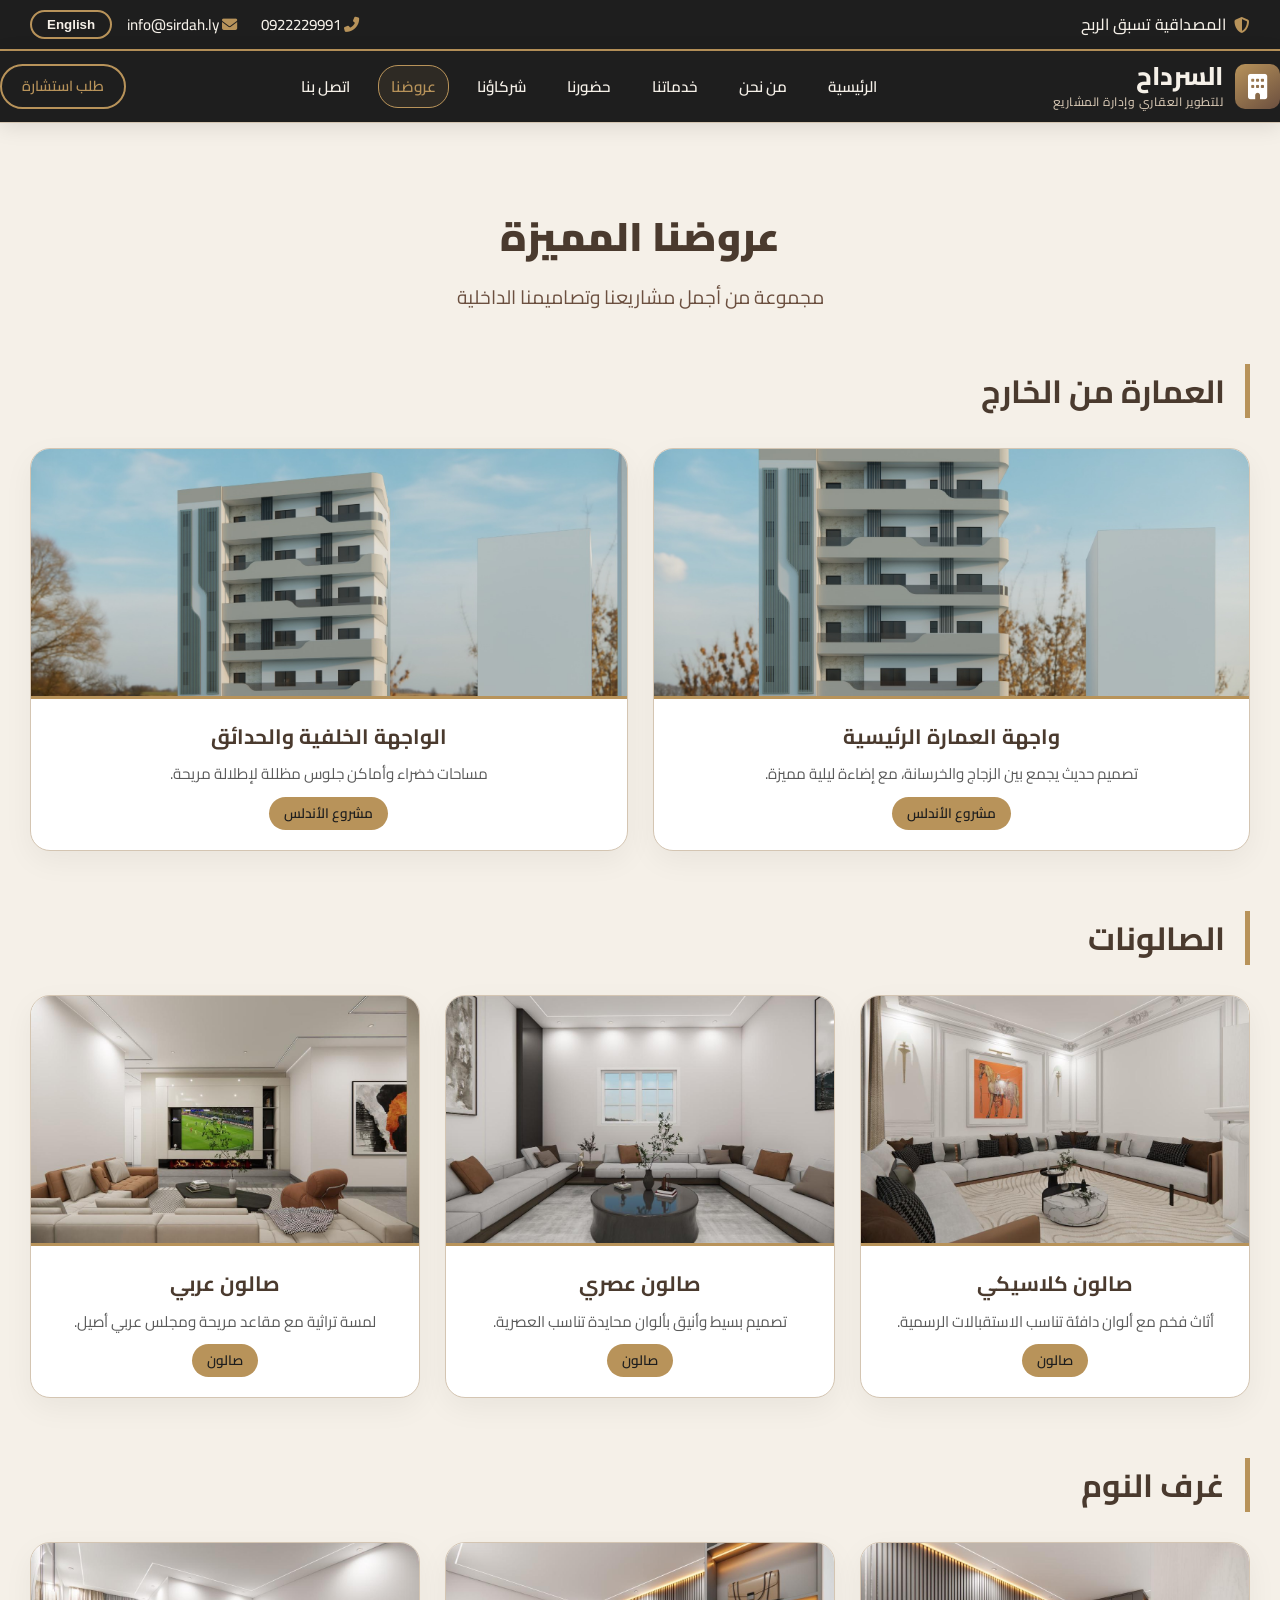
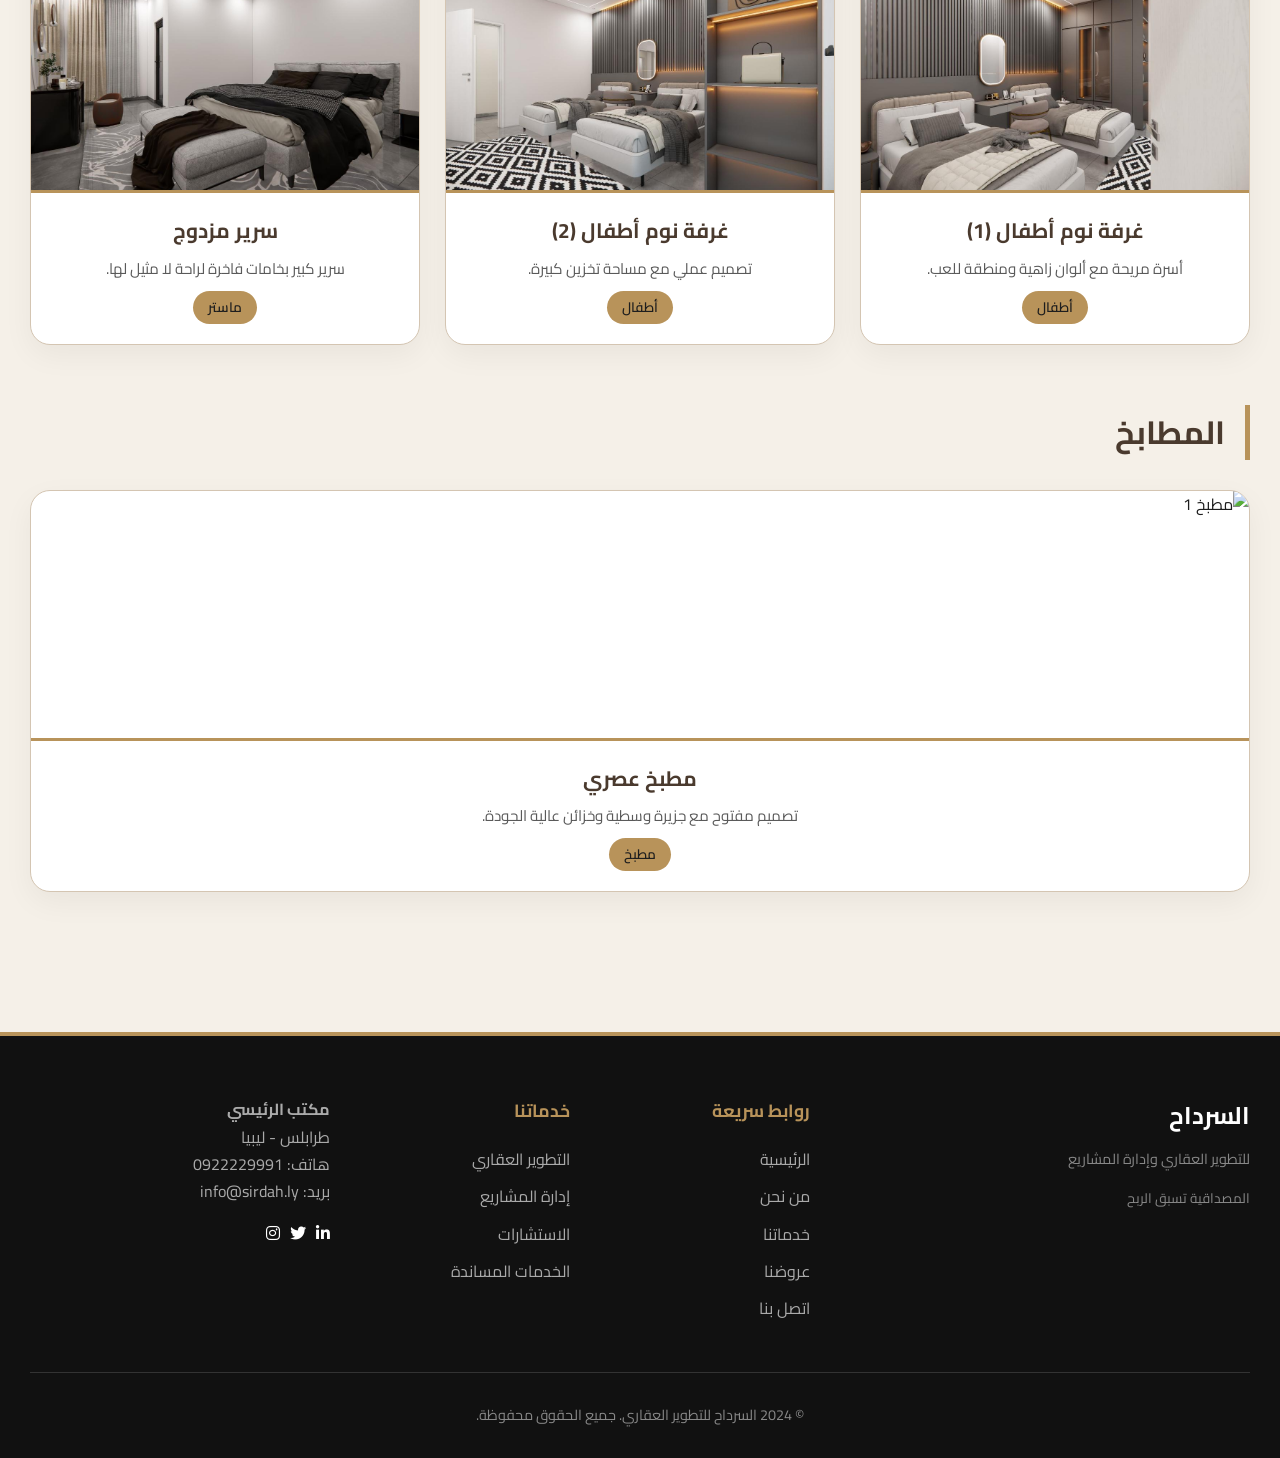
==== offers.html @ 4397d6df "Add files via upload" ====
<!DOCTYPE html>
<html lang="ar" dir="rtl">
<head>
    <meta charset="UTF-8">
    <meta name="viewport" content="width=device-width, initial-scale=1.0">
    <title>السرداح | عروضنا</title>
    <!-- ربط ملف CSS الرئيسي -->
    <link rel="stylesheet" href="style.css">
    <!-- ربط Font Awesome للأيقونات -->
    <link rel="stylesheet" href="https://cdnjs.cloudflare.com/ajax/libs/font-awesome/6.4.0/css/all.min.css">
    <!-- Google Fonts -->
    <link href="https://fonts.googleapis.com/css2?family=Cairo:wght@300;400;500;600;700;800;900&display=swap" rel="stylesheet">
    <style>
        /* تنسيقات إضافية خاصة بصفحة العروض */
        .offers-gallery-page {
            padding: 80px 0;
            background: var(--beige-soft);
        }

        .page-title {
            text-align: center;
            font-size: 2.5rem;
            color: var(--brown-deep);
            margin-bottom: 10px;
            font-weight: 900;
        }

        .page-subtitle {
            text-align: center;
            color: var(--brown-strong);
            font-size: 1.2rem;
            margin-bottom: 50px;
        }

        .gallery-section {
            margin-bottom: 60px;
        }

        .gallery-section h2 {
            font-size: 2rem;
            color: var(--brown-deep);
            border-right: 5px solid var(--gold-accent);
            padding-right: 20px;
            margin-bottom: 30px;
        }

        .gallery-grid {
            display: grid;
            grid-template-columns: repeat(auto-fit, minmax(300px, 1fr));
            gap: 25px;
        }

        .gallery-card {
            background: white;
            border-radius: 20px;
            overflow: hidden;
            box-shadow: var(--shadow-card);
            transition: var(--transition);
            border: 1px solid var(--beige-dark);
        }

        .gallery-card:hover {
            transform: translateY(-10px);
            border-color: var(--gold-accent);
            box-shadow: var(--shadow-heavy);
        }

        .gallery-card img {
            width: 100%;
            height: 250px;
            object-fit: cover;
            display: block;
            border-bottom: 3px solid var(--gold-accent);
        }

        .gallery-card .card-content {
            padding: 20px;
            text-align: center;
        }

        .gallery-card h3 {
            color: var(--brown-deep);
            font-size: 1.3rem;
            margin-bottom: 8px;
        }

        .gallery-card p {
            color: #5a5a5a;
            font-size: 0.95rem;
            line-height: 1.6;
        }

        .gallery-card .badge {
            display: inline-block;
            background: var(--gold-accent);
            color: var(--black-rich);
            padding: 5px 15px;
            border-radius: 30px;
            font-weight: 600;
            margin-top: 10px;
            font-size: 0.85rem;
        }

        @media (max-width: 600px) {
            .gallery-grid {
                grid-template-columns: 1fr;
            }
        }
    </style>
</head>
<body>
    <!-- الشريط العلوي (انسخه من index.html) -->
    <div class="top-bar">
        <div class="container">
            <span><i class="fas fa-shield-alt"></i> المصداقية تسبق الربح</span>
            <div style="display: flex; align-items: center;">
                <div class="top-bar-links">
                    <a href="tel:0922229991"><i class="fas fa-phone-alt"></i> 0922229991</a>
                    <a href="mailto:info@sirdah.ly"><i class="fas fa-envelope"></i> info@sirdah.ly</a>
                </div>
                <button class="lang-switcher" onclick="toggleLanguage()">English</button>
            </div>
        </div>
    </div>

    <!-- الهيدر (انسخه من index.html) -->
    <header class="main-header">
        <div class="container header-container">
            <div class="logo">
                <div class="logo-icon">
                    <i class="fas fa-building"></i>
                </div>
                <div class="logo-text">
                    <h1>السرداح</h1>
                    <p>للتطوير العقاري وإدارة المشاريع</p>
                </div>
            </div>
            <nav class="main-nav">
                <ul>
                    <li><a href="index.html#home">الرئيسية</a></li>
                    <li><a href="index.html#about">من نحن</a></li>
                    <li><a href="index.html#services">خدماتنا</a></li>
                    <li><a href="index.html#presence">حضورنا</a></li>
                    <li><a href="index.html#partners">شركاؤنا</a></li>
                    <li><a href="offers.html" class="active">عروضنا</a></li>
                    <li><a href="index.html#contact">اتصل بنا</a></li>
                </ul>
            </nav>
            <a href="index.html#contact" class="contact-header-btn">طلب استشارة</a>
            <button class="menu-toggle"><i class="fas fa-bars"></i></button>
        </div>
    </header>

    <!-- محتوى صفحة العروض -->
    <section class="offers-gallery-page">
        <div class="container">
            <h1 class="page-title">عروضنا المميزة</h1>
            <p class="page-subtitle">مجموعة من أجمل مشاريعنا وتصاميمنا الداخلية</p>

            <!-- قسم العمارة من الخارج -->
            <div class="gallery-section">
                <h2>العمارة من الخارج</h2>
                <div class="gallery-grid">
                    <div class="gallery-card">
                        <img src="images/offer-apartment-1.jpg" alt="عمارة خارجية 1">
                        <div class="card-content">
                            <h3>واجهة العمارة الرئيسية</h3>
                            <p>تصميم حديث يجمع بين الزجاج والخرسانة، مع إضاءة ليلية مميزة.</p>
                            <span class="badge">مشروع الأندلس</span>
                        </div>
                    </div>
                    <div class="gallery-card">
                        <img src="images/offer-apartment-2.jpg" alt="عمارة خارجية 2">
                        <div class="card-content">
                            <h3>الواجهة الخلفية والحدائق</h3>
                            <p>مساحات خضراء وأماكن جلوس مظللة لإطلالة مريحة.</p>
                            <span class="badge">مشروع الأندلس</span>
                        </div>
                    </div>
                </div>
            </div>

            <!-- قسم الصالونات -->
            <div class="gallery-section">
                <h2>الصالونات</h2>
                <div class="gallery-grid">
                    <div class="gallery-card">
                        <img src="images/salon1.jpeg" alt="صالون 1">
                        <div class="card-content">
                            <h3>صالون كلاسيكي</h3>
                            <p>أثاث فخم مع ألوان دافئة تناسب الاستقبالات الرسمية.</p>
                            <span class="badge">صالون</span>
                        </div>
                    </div>
                    <div class="gallery-card">
                        <img src="images/salon2.jpeg" alt="صالون 2">
                        <div class="card-content">
                            <h3>صالون عصري</h3>
                            <p>تصميم بسيط وأنيق بألوان محايدة تناسب العصرية.</p>
                            <span class="badge">صالون</span>
                        </div>
                    </div>
                    <div class="gallery-card">
                        <img src="images/salon3.jpeg" alt="صالون 3">
                        <div class="card-content">
                            <h3>صالون عربي</h3>
                            <p>لمسة تراثية مع مقاعد مريحة ومجلس عربي أصيل.</p>
                            <span class="badge">صالون</span>
                        </div>
                    </div>
                </div>
            </div>

            <!-- قسم غرف النوم -->
            <div class="gallery-section">
                <h2>غرف النوم</h2>
                <div class="gallery-grid">
                    <div class="gallery-card">
                        <img src="images/srer1.jpeg" alt="غرفة نوم 1">
                        <div class="card-content">
                            <h3>غرفة نوم أطفال (1)</h3>
                            <p>أسرة مريحة مع ألوان زاهية ومنطقة للعب.</p>
                            <span class="badge">أطفال</span>
                        </div>
                    </div>
                    <div class="gallery-card">
                        <img src="images/srer3.jpeg" alt="غرفة نوم 3">
                        <div class="card-content">
                            <h3>غرفة نوم أطفال (2)</h3>
                            <p>تصميم عملي مع مساحة تخزين كبيرة.</p>
                            <span class="badge">أطفال</span>
                        </div>
                    </div>
                    <div class="gallery-card">
                        <img src="images/srer4.jpeg" alt="سرير دار نوم">
                        <div class="card-content">
                            <h3>سرير مزدوج</h3>
                            <p>سرير كبير بخامات فاخرة لراحة لا مثيل لها.</p>
                            <span class="badge">ماستر</span>
                        </div>
                    </div>
                </div>
            </div>

            <!-- قسم المطبخ -->
            <div class="gallery-section">
                <h2>المطابخ</h2>
                <div class="gallery-grid" style="grid-template-columns: repeat(auto-fit, minmax(300px, 1fr));">
                    <div class="gallery-card">
                        <img src="images/kitchen1.jpeg" alt="مطبخ 1">
                        <div class="card-content">
                            <h3>مطبخ عصري</h3>
                            <p>تصميم مفتوح مع جزيرة وسطية وخزائن عالية الجودة.</p>
                            <span class="badge">مطبخ</span>
                        </div>
                    </div>
                </div>
            </div>
        </div>
    </section>

    <!-- الفوتر (انسخه من index.html) -->
    <footer class="main-footer">
        <div class="container">
            <div class="footer-content">
                <div class="footer-logo">
                    <h3>السرداح</h3>
                    <p>للتطوير العقاري وإدارة المشاريع</p>
                    <p style="margin-top: 15px; font-size: 0.85rem;">المصداقية تسبق الربح</p>
                </div>
                <div class="footer-links">
                    <h4>روابط سريعة</h4>
                    <ul>
                        <li><a href="index.html#home">الرئيسية</a></li>
                        <li><a href="index.html#about">من نحن</a></li>
                        <li><a href="index.html#services">خدماتنا</a></li>
                        <li><a href="offers.html">عروضنا</a></li>
                        <li><a href="index.html#contact">اتصل بنا</a></li>
                    </ul>
                </div>
                <div class="footer-links">
                    <h4>خدماتنا</h4>
                    <ul>
                        <li><a href="#">التطوير العقاري</a></li>
                        <li><a href="#">إدارة المشاريع</a></li>
                        <li><a href="#">الاستشارات</a></li>
                        <li><a href="#">الخدمات المساندة</a></li>
                    </ul>
                </div>
                <div class="footer-contact">
                    <h4>مكتب الرئيسي</h4>
                    <p>طرابلس - ليبيا</p>
                    <p>هاتف: 0922229991</p>
                    <p>بريد: info@sirdah.ly</p>
                    <div style="display: flex; gap: 10px; margin-top: 15px;">
                        <a href="#" class="social-link" style="color: white;"><i class="fab fa-linkedin-in"></i></a>
                        <a href="#" class="social-link" style="color: white;"><i class="fab fa-twitter"></i></a>
                        <a href="#" class="social-link" style="color: white;"><i class="fab fa-instagram"></i></a>
                    </div>
                </div>
            </div>
            <div class="footer-bottom">
                <p>© 2024 السرداح للتطوير العقاري. جميع الحقوق محفوظة.</p>
            </div>
        </div>
    </footer>

    <script>
        let currentLang = 'ar';
        function toggleLanguage() {
            currentLang = currentLang === 'ar' ? 'en' : 'ar';
            document.documentElement.lang = currentLang;
            document.documentElement.dir = currentLang === 'ar' ? 'rtl' : 'ltr';
            const btn = document.querySelector('.lang-switcher');
            btn.textContent = currentLang === 'ar' ? 'English' : 'العربية';
            alert('Language switched to ' + (currentLang === 'ar' ? 'Arabic' : 'English') + ' (Demo)');
        }

        // Mobile menu toggle
        document.querySelector('.menu-toggle').addEventListener('click', function() {
            const menu = document.querySelector('.main-nav ul');
            menu.classList.toggle('show');
        });
    </script>
</body>
</html>
---- style.css ----
/* ====================================================================
   السرداح – هوية معمارية فاخرة (نسخة منقحة)
   الألوان: بيج ناعم، بني ترابي، أسود أنيق + لمسات ذهبية 
   ==================================================================== */

:root {
    --beige-soft: #F5F0E8;       /* بيج ناعم - للخلفيات */
    --beige-dark: #D4C5B2;       /* بيج غامق - للحدود */
    --brown-strong: #6B4F3F;      /* بني غني */
    --brown-deep: #4A3A2E;        /* بني داكن */
    --black-rich: #1E1E1E;        
    --gold-accent: #B8935A;        /* ذهبي هادئ */
    --off-white: #FFFFFF;          
    
    /* الظلال */
    --shadow-card: 0 10px 30px rgba(0,0,0,0.05);
    --shadow-heavy: 0 20px 40px rgba(0,0,0,0.08);
}

* {
    margin: 0;
    padding: 0;
    box-sizing: border-box;
}

html {
    scroll-behavior: smooth;
    scroll-padding-top: 100px;
}

body {
    font-family: 'Cairo', sans-serif;
    background-color: var(--off-white);
    color: var(--black-rich);
    line-height: 1.7;
    overflow-x: hidden;
}

.container {
    max-width: 1280px;
    margin: 0 auto;
    padding: 0 30px;
}

/* ===== Language Switcher ===== */
.lang-switcher {
    background: transparent;
    border: 2px solid var(--gold-accent);
    color: var(--beige-soft);
    padding: 5px 15px;
    border-radius: 30px;
    cursor: pointer;
    font-weight: 600;
    margin-right: 15px;
    transition: 0.3s;
}
.lang-switcher:hover {
    background: var(--gold-accent);
    color: var(--black-rich);
}

/* =====  شريط العلوي ===== */
.top-bar {
    background: var(--black-rich);
    color: var(--beige-soft);
    padding: 10px 0;
    border-bottom: 2px solid var(--gold-accent);
}

.top-bar .container {
    display: flex;
    justify-content: space-between;
    align-items: center;
    flex-wrap: wrap;
    gap: 10px;
}

.top-bar span {
    display: flex;
    align-items: center;
    gap: 8px;
    font-weight: 500;
    color: var(--beige-soft);
}

.top-bar i {
    color: var(--gold-accent);
}

.top-bar-links a {
    color: var(--beige-soft);
    margin-right: 20px;
    text-decoration: none;
    font-weight: 500;
    transition: 0.3s;
    font-size: 0.95rem;
}

.top-bar-links a:hover {
    color: var(--gold-accent);
}

/* =====  الهيدر ===== */
.main-header {
    background: var(--black-rich);
    position: sticky;
    top: 0;
    z-index: 1000;
    border-bottom: 1px solid var(--beige-dark);
    box-shadow: 0 4px 20px rgba(0,0,0,0.1);
}

.header-container {
    display: flex;
    align-items: center;
    justify-content: space-between;
    padding: 10px 0;
}

.logo {
    display: flex;
    align-items: center;
    gap: 12px;
}

.logo-icon {
    width: 45px;
    height: 45px;
    background: linear-gradient(145deg, var(--gold-accent), var(--brown-strong));
    border-radius: 10px;
    display: flex;
    align-items: center;
    justify-content: center;
    color: white;
    font-size: 1.6rem;
}

.logo-text h1 {
    font-size: 1.6rem;
    color: var(--beige-soft);
    font-weight: 800;
    margin-bottom: 0;
    line-height: 1.2;
}

.logo-text p {
    font-size: 0.75rem;
    color: var(--beige-dark);
    font-weight: 500;
    letter-spacing: 0.5px;
}

.main-nav ul {
    display: flex;
    gap: 15px;
    list-style: none;
}

.main-nav a {
    color: var(--beige-soft);
    text-decoration: none;
    font-weight: 600;
    font-size: 0.95rem;
    padding: 6px 12px;
    border-radius: 20px;
    transition: 0.3s;
    border: 1px solid transparent;
}

.main-nav a:hover,
.main-nav a.active {
    background: rgba(184,147,90,0.1);
    border-color: var(--gold-accent);
    color: var(--gold-accent);
}

.contact-header-btn {
    background: transparent;
    border: 2px solid var(--gold-accent);
    color: var(--gold-accent);
    padding: 8px 20px;
    border-radius: 30px;
    text-decoration: none;
    font-weight: 600;
    font-size: 0.9rem;
    transition: 0.3s;
}
.contact-header-btn:hover {
    background: var(--gold-accent);
    color: var(--black-rich);
}

.menu-toggle {
    display: none;
    background: none;
    border: none;
    font-size: 1.8rem;
    color: var(--gold-accent);
}

/* =====  HERO SECTION ===== */
.hero-section {
    background: linear-gradient(120deg, #2c2c2c 0%, #3a3a3a 50%, #6b4f3f 100%);
    position: relative;
    padding: 100px 0 80px;
    overflow: hidden;
}

.hero-section::after {
    content: "AL-SIRDAH";
    position: absolute;
    bottom: -10px;
    left: 20px;
    font-size: 8rem;
    font-weight: 900;
    color: rgba(245,240,232,0.02);
    letter-spacing: 10px;
    white-space: nowrap;
}

.hero-content {
    display: grid;
    grid-template-columns: 1.2fr 0.8fr;
    gap: 50px;
    align-items: center;
    position: relative;
    z-index: 5;
}

.hero-text {
    color: white;
}

.hero-badge {
    background: rgba(0,0,0,0.3);
    color: var(--gold-accent);
    padding: 6px 20px;
    border-radius: 30px;
    font-weight: 600;
    display: inline-block;
    margin-bottom: 20px;
    border: 1px solid var(--gold-accent);
    font-size: 0.9rem;
}

.hero-title {
    font-size: 3rem;
    font-weight: 800;
    line-height: 1.2;
    margin-bottom: 20px;
}

.hero-title .highlight {
    color: var(--gold-accent);
    display: block;
    font-size: 2rem;
    font-weight: 400;
    margin-top: 5px;
}

.hero-description {
    font-size: 1.1rem;
    margin-bottom: 30px;
    opacity: 0.9;
    color: #f0f0f0;
    max-width: 90%;
}

.hero-stats {
    display: grid;
    grid-template-columns: repeat(3, 1fr);
    gap: 20px;
    margin-bottom: 30px;
}

.stat {
    text-align: center;
}

.stat-number {
    display: block;
    font-size: 1.8rem;
    font-weight: 800;
    color: var(--gold-accent);
}

.stat-text {
    color: #e0e0e0;
    font-weight: 500;
    font-size: 0.9rem;
}

.hero-image {
    position: relative;
}

.image-frame {
    border-radius: 20px;
    overflow: hidden;
    box-shadow: 0 20px 40px rgba(0,0,0,0.3);
}

.image-frame img {
    width: 100%;
    height: 400px;
    object-fit: cover;
    display: block;
}

/* =====  ABOUT SECTION ===== */
.about-section {
    background: var(--beige-soft);
    padding: 80px 0;
}

.section-header {
    text-align: center;
    margin-bottom: 50px;
}

.section-title {
    font-size: 2.2rem;
    color: var(--brown-deep);
    font-weight: 800;
    margin-bottom: 10px;
}

.section-title::after {
    content: '';
    display: block;
    width: 60px;
    height: 3px;
    background: var(--gold-accent);
    margin: 15px auto 0;
}

.section-subtitle {
    color: var(--brown-strong);
    font-size: 1.1rem;
    font-weight: 500;
}

.about-content {
    display: grid;
    grid-template-columns: 1fr 1fr;
    gap: 50px;
    align-items: center;
}

.about-text {
    background: white;
    padding: 40px;
    border-radius: 30px;
    box-shadow: var(--shadow-card);
}

.about-text h3 {
    color: var(--brown-deep);
    font-size: 1.8rem;
    margin-bottom: 20px;
}

.about-text p {
    color: #4a4a4a;
    margin-bottom: 25px;
    font-size: 1rem;
    line-height: 1.8;
}

.vision-mission {
    display: grid;
    grid-template-columns: 1fr 1fr;
    gap: 20px;
    margin: 30px 0;
}

.vision-box, .mission-box {
    padding: 20px;
    background: var(--beige-soft);
    border-radius: 20px;
    border-right: 3px solid var(--gold-accent);
}

.vision-box h4, .mission-box h4 {
    color: var(--brown-deep);
    font-size: 1.2rem;
    margin-bottom: 10px;
    display: flex;
    align-items: center;
    gap: 8px;
}

.about-image {
    border-radius: 30px;
    overflow: hidden;
    box-shadow: var(--shadow-heavy);
}

.about-image img {
    width: 100%;
    height: 500px;
    object-fit: cover;
    display: block;
}

/* =====  SERVICES SECTION ===== */
.services-section {
    background: white;
    padding: 80px 0;
}

.services-grid {
    display: grid;
    grid-template-columns: repeat(4, 1fr);
    gap: 25px;
    margin-top: 40px;
}

.service-card {
    background: var(--beige-soft);
    padding: 30px 20px;
    border-radius: 20px;
    text-align: center;
    transition: 0.3s;
    border: 1px solid var(--beige-dark);
}

.service-card:hover {
    transform: translateY(-5px);
    border-color: var(--gold-accent);
    box-shadow: var(--shadow-card);
}

.service-icon {
    width: 70px;
    height: 70px;
    background: white;
    border-radius: 50%;
    display: flex;
    align-items: center;
    justify-content: center;
    margin: 0 auto 20px;
    color: var(--gold-accent);
    font-size: 1.8rem;
    border: 2px solid var(--beige-dark);
}

.service-card h3 {
    color: var(--brown-deep);
    font-size: 1.3rem;
    margin-bottom: 15px;
}

.service-card p {
    color: #5a5a5a;
    font-size: 0.9rem;
}

/* =====  PRESENCE SECTION ===== */
.presence-section {
    background: var(--brown-deep);
    color: white;
    padding: 80px 0;
}

.presence-section .section-title,
.presence-section .section-subtitle {
    color: white;
}

.presence-content {
    display: grid;
    grid-template-columns: 1.5fr 1fr;
    gap: 50px;
    align-items: center;
}

.presence-stats {
    display: grid;
    grid-template-columns: repeat(2, 1fr);
    gap: 30px;
    margin-top: 30px;
}

.presence-stat {
    text-align: center;
    padding: 30px;
    background: rgba(255,255,255,0.1);
    border-radius: 20px;
    backdrop-filter: blur(5px);
}

.presence-stat .number {
    font-size: 2.5rem;
    font-weight: 800;
    color: var(--gold-accent);
    display: block;
}

.presence-map {
    border-radius: 30px;
    overflow: hidden;
    box-shadow: 0 20px 40px rgba(0,0,0,0.3);
}

/* =====  PARTNERS SECTION ==================================================================================== */
.partners-section {
    background: var(--beige-soft);
    padding: 80px 0;
}

.partners-grid {
    display: grid;
    grid-template-columns: repeat(4, 1fr);
    gap: 25px;
    margin-top: 40px;
}

.partner-card {
    background: white;
    padding: 30px 20px;
    border-radius: 20px;
    text-align: center;
    border: 1px solid var(--beige-dark);
    transition: 0.3s;
}

.partner-card:hover {
    border-color: var(--gold-accent);
    transform: translateY(-3px);
}

.partner-logo {
    width: 80px;
    height: 80px;
    background: var(--beige-soft);
    border-radius: 50%;
    display: flex;
    align-items: center;
    justify-content: center;
    margin: 0 auto 15px;
    font-size: 2rem;
    color: var(--brown-strong);
}

.partner-card h4 {
    color: var(--brown-deep);
    font-size: 1.1rem;
    margin-bottom: 5px;
}

.partner-card p {
    color: #666;
    font-size: 0.85rem;
}


/* =====  عروضنا (Offers Section) ===== */
.offers-section {
    background: var(--beige-soft);
    padding: 80px 0;
}

.offers-content {
    display: grid;
    grid-template-columns: 1fr 1fr;
    gap: 50px;
    align-items: center;
    margin-top: 40px;
}

.offers-text {
    background: white;
    padding: 40px;
    border-radius: 30px;
    box-shadow: var(--shadow-card);
}

.offers-text h3 {
    color: var(--brown-deep);
    font-size: 1.8rem;
    margin-bottom: 20px;
}

.offers-text p {
    color: #4a4a4a;
    margin-bottom: 15px;
    font-size: 1rem;
    line-height: 1.8;
}

.offers-btn {
    display: inline-flex;
    align-items: center;
    gap: 10px;
    background: var(--gold-accent);
    color: var(--black-rich);
    padding: 12px 30px;
    border-radius: 50px;
    text-decoration: none;
    font-weight: 700;
    margin-top: 20px;
    transition: var(--transition);
    border: 2px solid transparent;
}

.offers-btn:hover {
    background: transparent;
    border-color: var(--gold-accent);
    color: var(--brown-deep);
}

.offers-image .image-frame {
    border-radius: 30px;
    overflow: hidden;
    box-shadow: var(--shadow-heavy);
    border: 8px solid var(--beige-dark);
    transition: 0.3s;
}

.offers-image .image-frame:hover {
    border-color: var(--gold-accent);
    transform: scale(1.02);
}

.offers-image img {
    width: 100%;
    height: 450px;
    object-fit: cover;
    display: block;
}

/* =====  تجاوب عروضنا ===== */
@media (max-width: 900px) {
    .offers-content {
        grid-template-columns: 1fr;
    }
    
    .offers-image img {
        height: 350px;
    }
}

/* =====  CONTACT SECTION ================================================================================================== */
.contact-section {
    background: white;
    padding: 80px 0;
}

.contact-content {
    display: grid;
    grid-template-columns: 1fr 1.5fr;
    gap: 50px;
    background: var(--beige-soft);
    border-radius: 40px;
    padding: 50px;
    box-shadow: var(--shadow-card);
}

.contact-info h3 {
    color: var(--brown-deep);
    font-size: 1.8rem;
    margin-bottom: 20px;
}

.contact-details {
    margin: 30px 0;
}

.contact-item {
    display: flex;
    align-items: center;
    gap: 15px;
    margin-bottom: 20px;
    padding: 15px;
    background: white;
    border-radius: 15px;
}

.contact-item i {
    width: 45px;
    height: 45px;
    background: var(--brown-strong);
    color: var(--gold-accent);
    border-radius: 50%;
    display: flex;
    align-items: center;
    justify-content: center;
}

.contact-item a, .contact-item span {
    color: var(--black-rich);
    text-decoration: none;
    font-weight: 500;
}

.contact-form input,
.contact-form textarea,
.contact-form select {
    width: 100%;
    padding: 15px;
    margin-bottom: 15px;
    border: 2px solid var(--beige-dark);
    border-radius: 12px;
    font-family: 'Cairo', sans-serif;
    background: white;
}

.contact-form button {
    width: 100%;
    padding: 15px;
    background: var(--brown-strong);
    color: white;
    border: none;
    border-radius: 12px;
    font-weight: 700;
    cursor: pointer;
    transition: 0.3s;
    font-size: 1rem;
}

.contact-form button:hover {
    background: var(--gold-accent);
    color: var(--black-rich);
}

/* =====  FOOTER ========================================================================================================== */
.main-footer {
    background: #111;
    color: #aaa;
    padding: 60px 0 30px;
    border-top: 4px solid var(--gold-accent);
}

.footer-content {
    display: grid;
    grid-template-columns: 2fr 1fr 1fr 1.5fr;
    gap: 40px;
    margin-bottom: 40px;
}

.footer-logo h3 {
    color: white;
    font-size: 1.5rem;
    margin-bottom: 10px;
}

.footer-logo p {
    color: #888;
    font-size: 0.9rem;
}

.footer-links h4 {
    color: var(--gold-accent);
    margin-bottom: 20px;
    font-size: 1.1rem;
}

.footer-links ul {
    list-style: none;
}

.footer-links li {
    margin-bottom: 10px;
}

.footer-links a {
    color: #aaa;
    text-decoration: none;
    transition: 0.3s;
}

.footer-links a:hover {
    color: var(--gold-accent);
    padding-right: 5px;
}

.footer-bottom {
    text-align: center;
    padding-top: 30px;
    border-top: 1px solid #333;
    color: #888;
    font-size: 0.9rem;
}

/* =====  RESPONSIVE ===== */
@media (max-width: 1200px) {
    .services-grid { grid-template-columns: repeat(2, 1fr); }
    .partners-grid { grid-template-columns: repeat(2, 1fr); }
    .footer-content { grid-template-columns: repeat(2, 1fr); }
}

@media (max-width: 900px) {
    .main-nav ul { display: none; }
    .menu-toggle { display: block; }
    .hero-content,
    .about-content,
    .presence-content,
    .contact-content {
        grid-template-columns: 1fr;
    }
    .hero-title { font-size: 2.2rem; }
    .hero-stats { grid-template-columns: repeat(2, 1fr); }
}

@media (max-width: 600px) {
    .services-grid,
    .partners-grid,
    .footer-content {
        grid-template-columns: 1fr;
    }
    .vision-mission { grid-template-columns: 1fr; }
}

@media (max-width: 400px) {
    body{ display: none; }
}
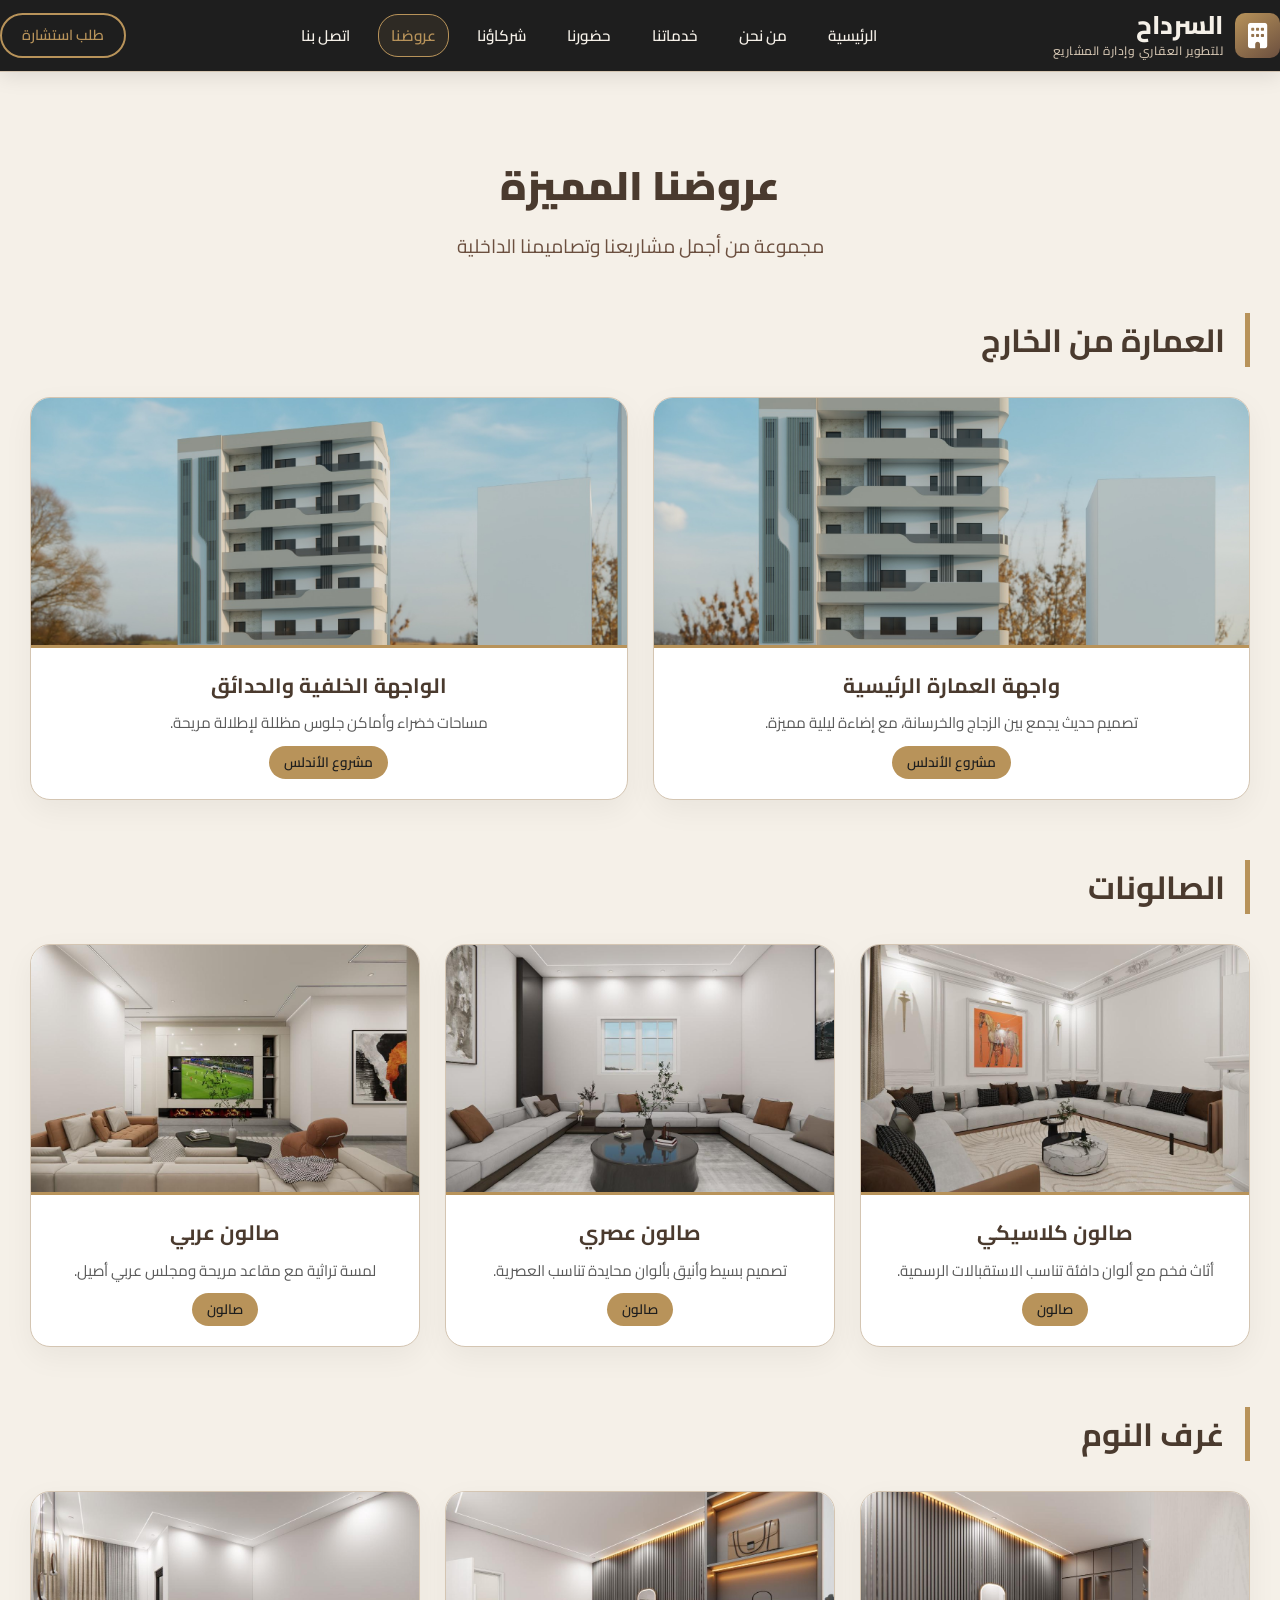
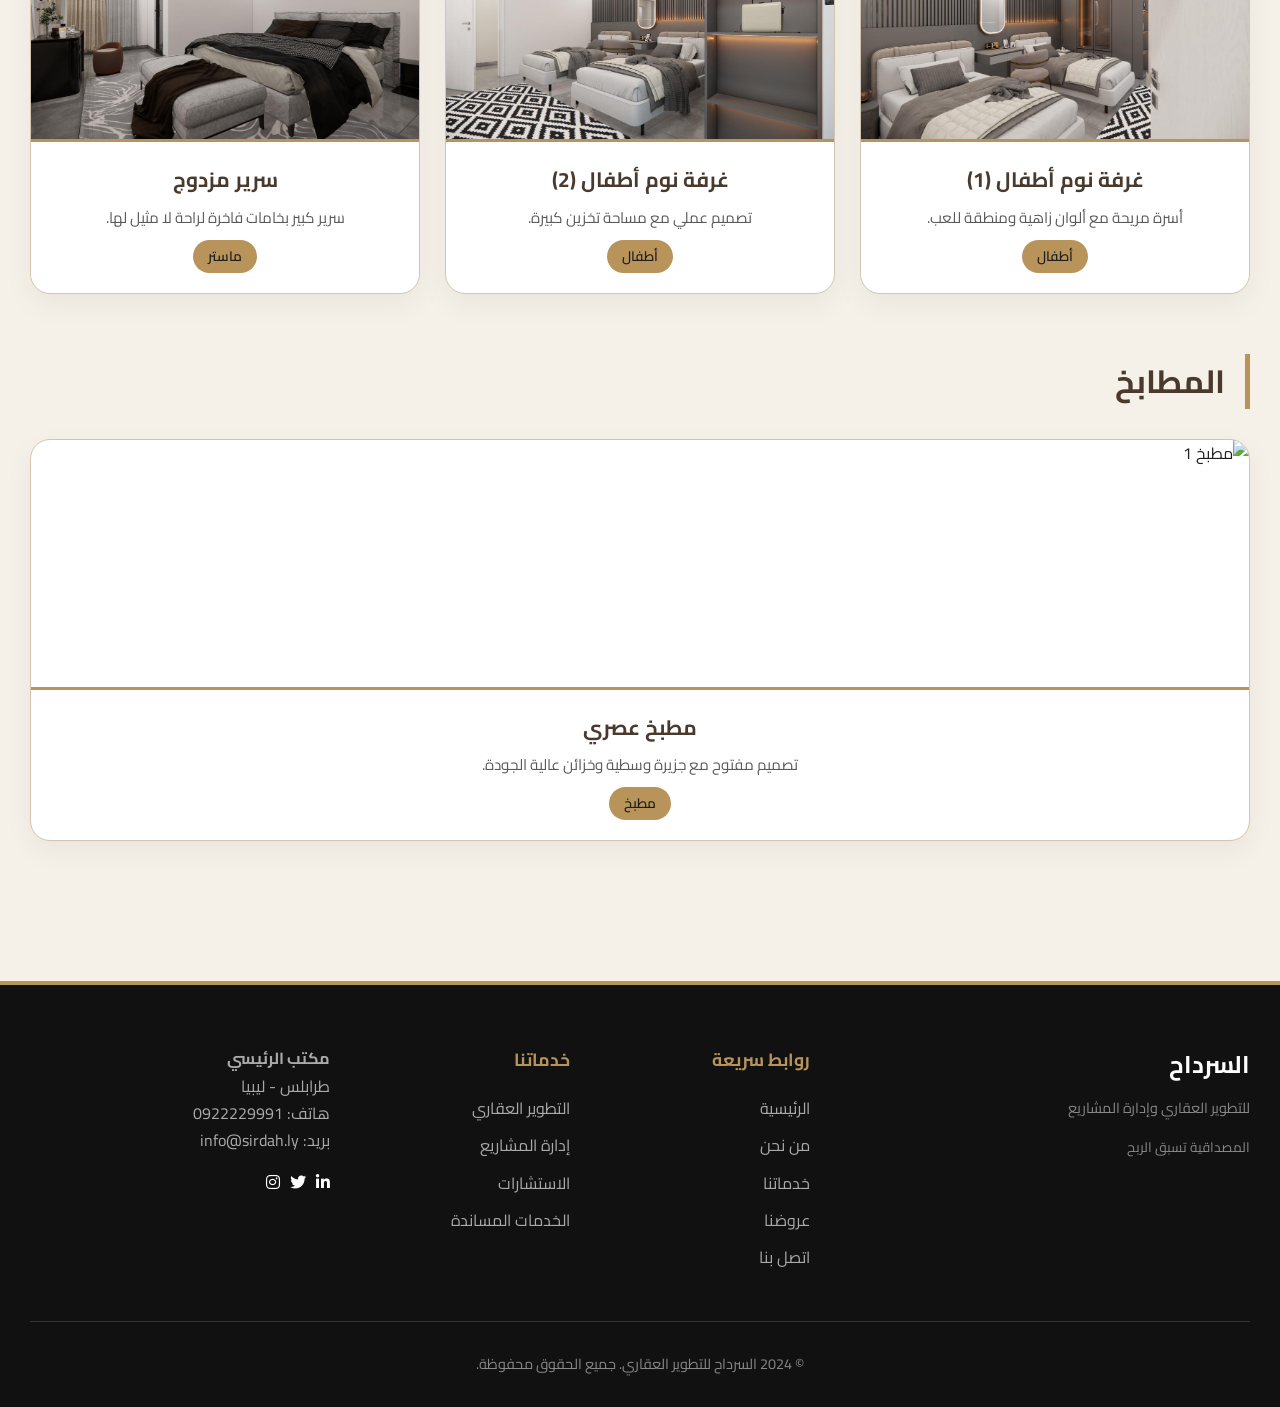
==== commit 61aa6912: "Add files via upload" ====
--- a/offers.html
+++ b/offers.html
@@ -110,7 +110,7 @@
 </head>
 <body>
     <!-- الشريط العلوي (انسخه من index.html) -->
-    <div class="top-bar">
+    <!-- <div class="top-bar">
         <div class="container">
             <span><i class="fas fa-shield-alt"></i> المصداقية تسبق الربح</span>
             <div style="display: flex; align-items: center;">
@@ -121,7 +121,7 @@
                 <button class="lang-switcher" onclick="toggleLanguage()">English</button>
             </div>
         </div>
-    </div>
+    </div> -->
 
     <!-- الهيدر (انسخه من index.html) -->
     <header class="main-header">
--- a/style.css
+++ b/style.css
@@ -199,114 +199,179 @@
 }
 
 /* =====  HERO SECTION ===== */
-.hero-section {
-    background: linear-gradient(120deg, #2c2c2c 0%, #3a3a3a 50%, #6b4f3f 100%);
+ 
+/* ===== القسم الرئيسي - فيديو كبير في الخلفية ===== */
+/* ===== القسم الرئيسي - فيديو كبير في الخلفية (مدمج مع التصميم القديم) ===== */
+.hero {
     position: relative;
-    padding: 100px 0 80px;
+    width: 100%;
+    height: 100vh;              /* ارتفاع الشاشة بالكامل */
+    min-height: 600px;
+    display: flex;
+    align-items: center;
+    justify-content: center;
     overflow: hidden;
-}
-
-.hero-section::after {
-    content: "AL-SIRDAH";
+    background: var(--black);   /* لون خلفية احتياطي من المتغيرات */
+}
+
+/* فيديو الخلفية */
+.hero-video {
     position: absolute;
-    bottom: -10px;
-    left: 20px;
-    font-size: 8rem;
-    font-weight: 900;
-    color: rgba(245,240,232,0.02);
-    letter-spacing: 10px;
-    white-space: nowrap;
+    top: 0;
+    left: 0;
+    width: 100%;
+    height: 100%;
+    object-fit: cover;          /* الفيديو يغطي المساحة بالكامل */
+    z-index: 0;
+}
+
+/* طبقة التعتيم المحسنة */
+.hero-overlay {
+    position: absolute;
+    top: 0;
+    left: 0;
+    width: 100%;
+    height: 100%;
+    background: linear-gradient(45deg, rgba(0,0,0,0.7) 0%, rgba(0,0,0,0.3) 100%);
+    z-index: 1;
+}
+
+/* المحتوى */
+.hero .container {
+    position: relative;
+    z-index: 2;
+    width: 100%;
 }
 
 .hero-content {
-    display: grid;
-    grid-template-columns: 1.2fr 0.8fr;
-    gap: 50px;
-    align-items: center;
-    position: relative;
-    z-index: 5;
-}
-
-.hero-text {
+    max-width: 900px;
+    margin: 0 auto;
+    text-align: center;
     color: white;
-}
-
-.hero-badge {
-    background: rgba(0,0,0,0.3);
-    color: var(--gold-accent);
-    padding: 6px 20px;
-    border-radius: 30px;
-    font-weight: 600;
-    display: inline-block;
-    margin-bottom: 20px;
-    border: 1px solid var(--gold-accent);
-    font-size: 0.9rem;
-}
-
-.hero-title {
-    font-size: 3rem;
+    animation: fadeInUp 1s ease;
+}
+
+.hero-content h1 {
+    font-size: 4rem;
     font-weight: 800;
     line-height: 1.2;
     margin-bottom: 20px;
-}
-
-.hero-title .highlight {
-    color: var(--gold-accent);
+    text-shadow: 2px 2px 4px rgba(0,0,0,0.3);
+}
+
+.hero-content h1 span {
+    color: var(--gold);         /* استخدام متغير الذهب من التصميم القديم */
     display: block;
-    font-size: 2rem;
-    font-weight: 400;
-    margin-top: 5px;
-}
-
-.hero-description {
+    font-size: 2.2rem;
+    font-weight: 500;
+    margin-top: 10px;
+}
+
+.hero-content p {
+    font-size: 1.3rem;
+    margin-bottom: 30px;
+    opacity: 0.95;
+    max-width: 700px;
+    margin-left: auto;
+    margin-right: auto;
+}
+
+.hero-btn {
+    display: inline-flex;
+    align-items: center;
+    gap: 10px;
+    background: var(--gold);    /* استخدام متغير الذهب */
+    color: var(--black);        /* استخدام متغير الأسود */
+    padding: 15px 40px;
+    border-radius: 50px;
+    text-decoration: none;
+    font-weight: 700;
     font-size: 1.1rem;
-    margin-bottom: 30px;
-    opacity: 0.9;
-    color: #f0f0f0;
-    max-width: 90%;
-}
-
-.hero-stats {
-    display: grid;
-    grid-template-columns: repeat(3, 1fr);
-    gap: 20px;
-    margin-bottom: 30px;
-}
-
-.stat {
-    text-align: center;
-}
-
-.stat-number {
-    display: block;
-    font-size: 1.8rem;
-    font-weight: 800;
-    color: var(--gold-accent);
-}
-
-.stat-text {
-    color: #e0e0e0;
-    font-weight: 500;
-    font-size: 0.9rem;
-}
-
-.hero-image {
-    position: relative;
-}
-
-.image-frame {
-    border-radius: 20px;
-    overflow: hidden;
-    box-shadow: 0 20px 40px rgba(0,0,0,0.3);
-}
-
-.image-frame img {
-    width: 100%;
-    height: 400px;
-    object-fit: cover;
-    display: block;
-}
-
+    transition: all 0.3s ease;
+    border: 2px solid var(--gold);
+}
+
+.hero-btn:hover {
+    background: transparent;
+    color: white;
+    transform: translateY(-3px);
+    border-color: var(--gold);
+}
+
+/* أنيميشن */
+@keyframes fadeInUp {
+    from {
+        opacity: 0;
+        transform: translateY(30px);
+    }
+    to {
+        opacity: 1;
+        transform: translateY(0);
+    }
+}
+
+/* تجاوب للشاشات المختلفة */
+@media (max-width: 1200px) {
+    .hero-content h1 {
+        font-size: 3.5rem;
+    }
+    .hero-content h1 span {
+        font-size: 2rem;
+    }
+}
+
+@media (max-width: 992px) {
+    .hero-content h1 {
+        font-size: 3rem;
+    }
+    .hero-content h1 span {
+        font-size: 1.8rem;
+    }
+    .hero-content p {
+        font-size: 1.2rem;
+    }
+}
+
+@media (max-width: 768px) {
+    .hero {
+        height: 80vh;
+        min-height: 500px;
+    }
+    .hero-content h1 {
+        font-size: 2.2rem;
+    }
+    .hero-content h1 span {
+        font-size: 1.4rem;
+    }
+    .hero-content p {
+        font-size: 1.1rem;
+    }
+    .hero-btn {
+        padding: 12px 30px;
+        font-size: 1rem;
+    }
+}
+
+@media (max-width: 480px) {
+    .hero {
+        height: 70vh;
+        min-height: 400px;
+    }
+    .hero-content h1 {
+        font-size: 1.8rem;
+    }
+    .hero-content h1 span {
+        font-size: 1.2rem;
+    }
+    .hero-content p {
+        font-size: 1rem;
+        padding: 0 15px;
+    }
+    .hero-btn {
+        padding: 10px 25px;
+        font-size: 0.95rem;
+    }
+}
 /* =====  ABOUT SECTION ===== */
 .about-section {
     background: var(--beige-soft);
@@ -555,9 +620,9 @@
 }
 
 
-/* =====  عروضنا (Offers Section) ===== */
+/* =====  عروضنا (Offers Section) =================================================== */
 .offers-section {
-    background: var(--beige-soft);
+    background: white;
     padding: 80px 0;
 }
 
@@ -570,7 +635,7 @@
 }
 
 .offers-text {
-    background: white;
+    background: var(--beige-soft);
     padding: 40px;
     border-radius: 30px;
     box-shadow: var(--shadow-card);
